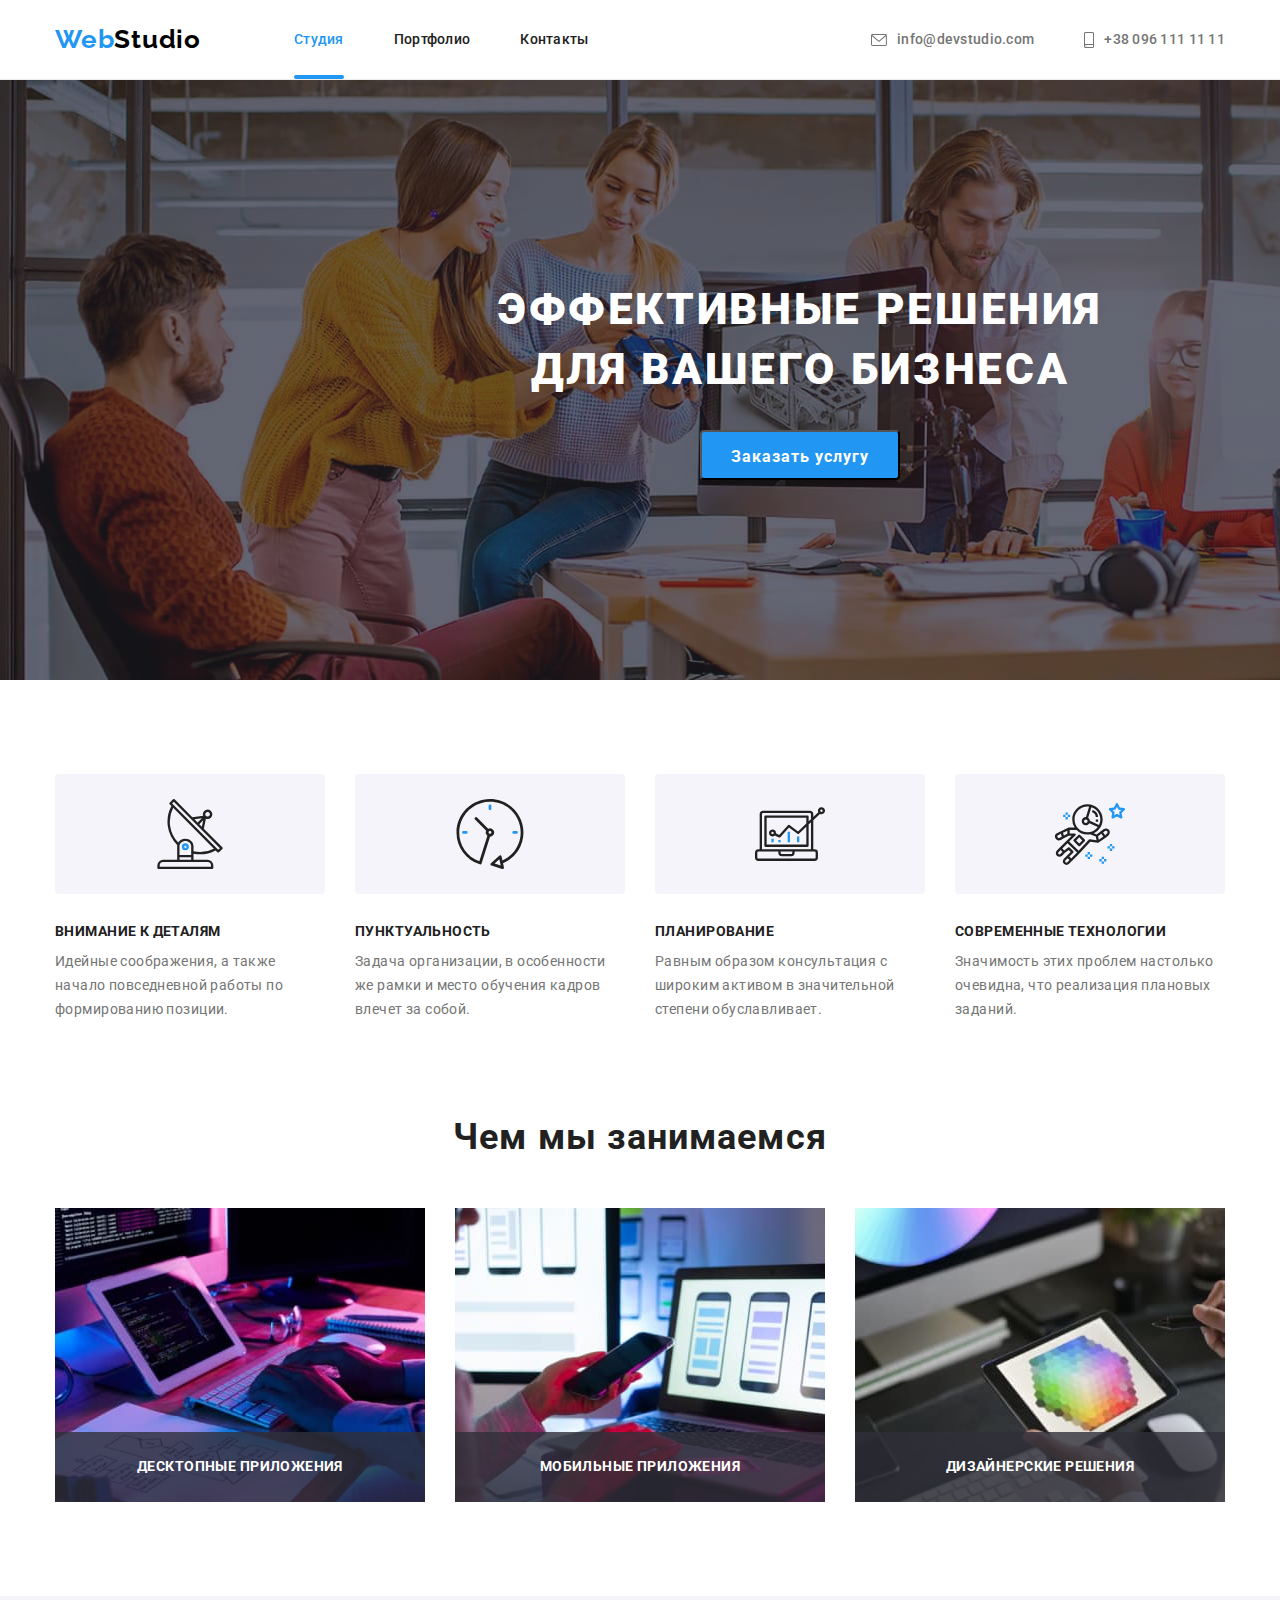
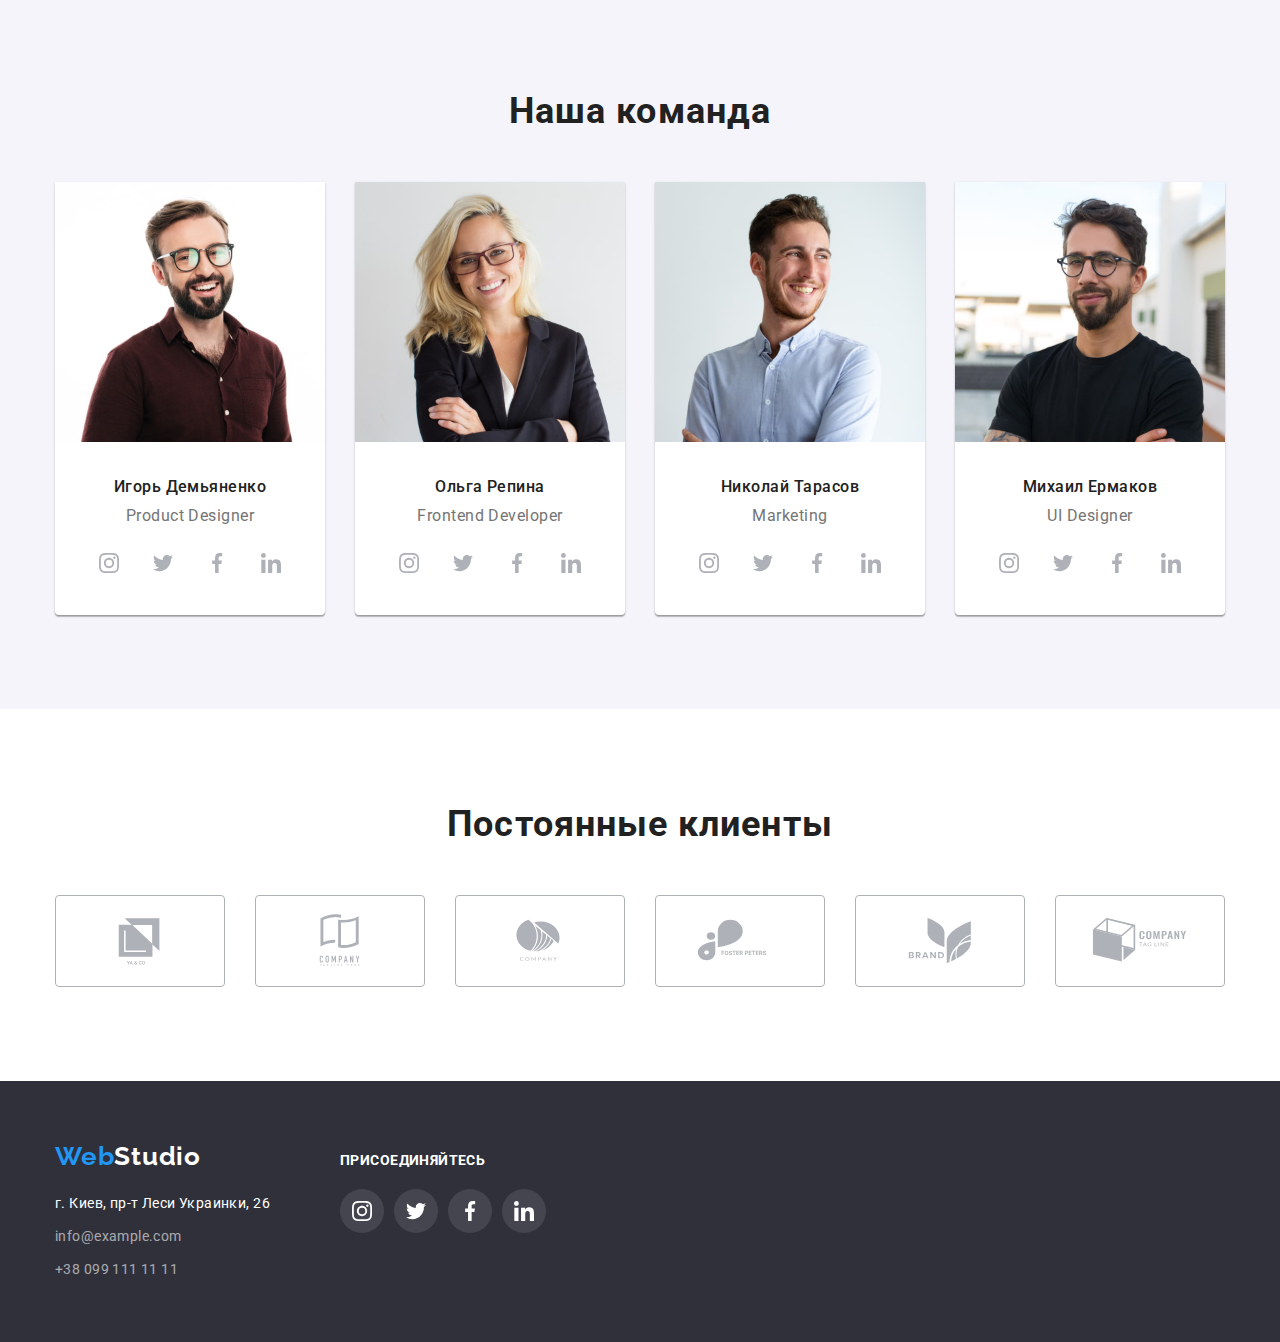
==== index.html @ f8bf84eb "Initial commit" ====
<!DOCTYPE html>
<html lang="ru">
  <head>
    <meta charset="UTF-8" />
    <meta http-equiv="X-UA-Compatible" content="IE=edge" />
    <meta name="viewport" content="width=device-width, initial-scale=1.0" />
    <title>Document</title>
    <!--Шрифты-->
    <link rel="preconnect" href="https://fonts.googleapis.com" />
    <link rel="preconnect" href="https://fonts.gstatic.com" crossorigin />
    <link
      href="https://fonts.googleapis.com/css2?family=Raleway:wght@700&family=Roboto:wght@400;500;700;900&display=swap"
      rel="stylesheet"
    />
    <link
      rel="stylesheet"
      href="https://cdnjs.cloudflare.com/ajax/libs/modern-normalize/1.1.0/modern-normalize.min.css"
    />
    <link rel="stylesheet" href="./css/styles.css" />
  </head>
  <body>
    <!-- Header -->
    <header class="header">
      <nav class="container header-nav">
        <a class="link logo" href="./index.html" lang="en"
          ><span class="logo-part">Web</span>Studio
        </a>
        <ul class="list menu">
          <li class="menu-item">
            <a class="link menu-link current" href="./index.html">Студия</a>
          </li>
          <li class="menu-item">
            <a class="link menu-link" href="./portfolio.html">Портфолио</a>
          </li>
          <li class="menu-item">
            <a class="link menu-link" href="#">Контакты</a>
          </li>
        </ul>
        <ul class="list contacts">
          <li class="contacts-list " >
            <a
              class="link contacts-list-link mail"
              href="mailto:info@devstudio.com"
              title="Отправить письмо"
                          >
              <svg class="contacts-icon mail-icon" 
              width="16"
              height="12">
                <use href="./images/svg/icons.svg#envelope"></use>
              </svg>
              info@devstudio.com</a
            >
          </li>
          <li class="contacts-list">
            <a class="link contacts-list-link tel" 
            href="tel:0961111111"
            title="Набрать номер">
              <svg class="contacts-icon phone-icon"
              width="10"
              height="16">
                <use href="./images/svg/icons.svg#smartphone"></use>
              </svg>
              +38 096 111 11 11</a
            >
          </li>
        </ul>
      </nav>
    </header>
    <main>
      <!-- HERO -->
      <section class="hero">
        <div class="overlay">
          <div class="container">
            <h1 class="hero-title">Эффективные решения для вашего бизнеса</h1>
            <button class="modal-btn" type="button" data-modal-open>Заказать услугу</button>
          </div>
        </div>
      </section>
        <!-- Modal window -->
      <div class="backdrop is-hidden" data-modal>
        <div class="modal">
          <button class="modal-btn-closed" data-modal-close>
            <svg class="btn-closed-icon" width="18" height="18">
              <use href="./images/svg/icons.svg#close-black"></use>
            </svg>
          </button>
        </div>
        
      </div>
      <!--BENEFITS-->
      <section class="section benefits">
        <div class="container">
          <h2 class="benefits-title visually-hidden">Преимущества</h2>
          <ul class="list benefits-list">
            <li class="benefits-list-detail">
              <div class="benefits-box" >
                <svg class="benefits-icon" 
                width="70"
                height="70">
                  <use href="./images/svg/icons.svg#antenna"></use>
                </svg>
              </div>
              <h3 class="benefits-head subtitle">Внимание к деталям</h3>
              <p class="benefits-text">
                Идейные соображения, а также начало повседневной работы по
                формированию позиции.
              </p>
            </li>

            <li class="benefits-list-detail">
              <div class="benefits-box">
                <svg class="benefits-icon"
                width="70"
                height="70">
                  <use href="./images/svg/icons.svg#clock"></use>
                </svg>
              </div>
              <h3 class="benefits-head subtitle">Пунктуальность</h3>
              <p class="benefits-text">
                Задача организации, в особенности же рамки и место обучения
                кадров влечет за собой.
              </p>
            </li>
            <li class="benefits-list-detail">
              <div class="benefits-box">
                <svg class="benefits-icon"
                width="70"
                height="70">
                  <use href="./images/svg/icons.svg#diagram"></use>
                </svg>
              </div>
              <h3 class="benefits-head subtitle">Планирование</h3>
              <p class="benefits-text">
                Равным образом консультация с широким активом в значительной
                степени обуславливает.
              </p>
            </li>
            <li class="benefits-list-detail">
              <div class="benefits-box">
                <svg class="benefits-icon"
                width="70"
                height="70">
                  <use href="./images/svg/icons.svg#astronaut"></use>
                </svg>
              </div>
              <h3 class="benefits-head subtitle">Современные технологии</h3>
              <p class="benefits-text">
                Значимость этих проблем настолько очевидна, что реализация
                плановых заданий.
              </p>
            </li>
          </ul>
        </div>
      </section>
      <!--ABOUT-->
      <section class="section about">
        <div class="container centered">
          <h2 class="subject about-title subtitle">Чем мы занимаемся</h2>
          <ul class="about-gallery list">
            <li class="about-gallery-item">
              <img
                class="about-gallery-img"
                src="./images/gallery/img_1.jpg"
                alt="Создание кода для сайта"
                width="370"
                height="294"
              />
              <p class="about-gallery-text">
                ДЕСКТОПНЫЕ ПРИЛОЖЕНИЯ
              </p>
            </li>
            <li class="about-gallery-item">
              <img
                class="about-gallery-img"
                src="./images/gallery/img_2.jpg"
                alt="Адаптация под мобильное утройство"
                width="370"
                height="294"
              />
              <p class="about-gallery-text">
                МОБИЛЬНЫЕ ПРИЛОЖЕНИЯ
              </p>
            </li>
            <li class="about-gallery-item">
              <img
                class="about-gallery-img"
                src="./images/gallery/img_3.jpg"
                alt="Выбор цветовой гаммы"
                width="370"
                height="294"
              />
              <p class="about-gallery-text">
                ДИЗАЙНЕРСКИЕ РЕШЕНИЯ
              </p>
            </li>
          </ul>
        </div>
      </section>

      <!-- EMPLOYEES -->
      <section class="section employees centered">
        <div class="container centered">
          <h2 class="subject subtitle">Наша команда</h2>
          <ul class="list employees-list">
            <li class="employees-list-item">
              <img
                class="employees-list-img"
                src="./images/employeese/ihor.jpg"
                alt="Наш сотрудник"
                width="270"
                height="260"
              />
              <div class="employees-box">
                <h3 class="employees-list-name subtitle">Игорь Демьяненко</h3>
                <p class="employess-list-position" lang="en">
                  Product Designer
                </p>
                <ul class="list list-icon">
                  <li class="social-link-icon">
                    <a
                      class="link social-link"
                      href="https://www.instagram.com/"
                      target="_blank"
                      rel="noopener noreferrer"
                      title="Перейти на страничку Instagram"
                    >
                      <svg class="social-icon "
                      width="20"
                      height="20"
                      >
                        <use href="./images/svg/icons.svg#instagram"></use>
                      </svg>
                    </a>
                  </li>
                  <li class="social-link-icon">
                    <a
                      class="link social-link"
                      href="https://twitter.com/"
                      target="_blank"
                      rel="noopener noreferrer"
                      title="Перейти на страничку Twitter"
                    >
                      <svg class="social-icon "
                      width="20"
                      height="20">
                        <use href="./images/svg/icons.svg#twitter"></use>
                      </svg>
                    </a>
                  </li>
                  <li class="social-link-icon">
                    <a
                      class="link social-link"
                      href="https://www.facebook.com/"
                      target="_blank"
                      rel="noopener noreferrer"
                      title="Перейти на страничку Facebook"
                    >
                      <svg class="social-icon "
                      width="20"
                      height="20">
                        <use href="./images/svg/icons.svg#facebook"></use>
                      </svg>
                    </a>
                  </li>
                  <li class="social-link-icon">
                    <a
                      class="link social-link"
                      href="https://www.linkedin.com/"
                      target="_blank"
                      rel="noopener noreferrer"
                      title="Перейти на страничку Linkedin"
                    >
                      <svg class="social-icon "
                      width="20"
                      height="20">
                        <use href="./images/svg/icons.svg#linkedin"></use>
                      </svg>
                    </a>
                  </li>
                </ul>
              </div>
              <!-- <div class="employees-list-link">
                <a href="#" class="employees-link instagram"></a>
                <a href="#" class="employees-link twitter"></a>
                <a href="#" class="employees-link facebook"></a>
                <a href="#" class="employees-link linkedin"></a>
              </div> -->
            </li>
            <li class="employees-list-item">
              <img
                class="employees-list-img"
                src="./images/employeese/olha.jpg"
                alt="Наш сотрудник"
                width="270"
                height="260"
              />
              <div class="employees-box">
                <h3 class="employees-list-name subtitle">Ольга Репина</h3>
                <p class="employess-list-position" lang="en">
                  Frontend Developer
                </p>
                <ul class="list list-icon">
                  <li class="social-link-icon">
                    <a
                      class="link social-link"
                      href="https://www.instagram.com/"
                      target="_blank"
                      rel="noopener noreferrer"
                      title="Перейти на страничку Instagram"
                    >
                      <svg class="social-icon "
                      width="20"
                      height="20"
                      >
                        <use href="./images/svg/icons.svg#instagram"></use>
                      </svg>
                    </a>
                  </li>
                  <li class="social-link-icon">
                    <a
                      class="link social-link"
                      href="https://twitter.com/"
                      target="_blank"
                      rel="noopener noreferrer"
                      title="Перейти на страничку Twitter"
                    >
                      <svg class="social-icon "
                      width="20"
                      height="20">
                        <use href="./images/svg/icons.svg#twitter"></use>
                      </svg>
                    </a>
                  </li>
                  <li class="social-link-icon">
                    <a
                      class="link social-link"
                      href="https://www.facebook.com/"
                      target="_blank"
                      rel="noopener noreferrer"
                      title="Перейти на страничку Facebook"
                    >
                      <svg class="social-icon "
                      width="20"
                      height="20">
                        <use href="./images/svg/icons.svg#facebook"></use>
                      </svg>
                    </a>
                  </li>
                  <li class="social-link-icon">
                    <a
                      class="link social-link"
                      href="https://www.linkedin.com/"
                      target="_blank"
                      rel="noopener noreferrer"
                      title="Перейти на страничку Linkedin"
                    >
                      <svg class="social-icon "
                      width="20"
                      height="20">
                        <use href="./images/svg/icons.svg#linkedin"></use>
                      </svg>
                    </a>
                  </li>
                </ul>
              </div>
            </li>
            <li class="employees-list-item">
              <img
                class="employees-list-img"
                src="./images/employeese/nikolay.jpg"
                alt="Наш сотрудник"
                width="270"
                height="260"
              />
              <div class="employees-box">
                <h3 class="employees-list-name subtitle">Николай Тарасов</h3>
                <p class="employess-list-position" lang="en">Marketing</p>
                <ul class="list list-icon">
                  <li class="social-link-icon">
                    <a
                      class="link social-link"
                      href="https://www.instagram.com/"
                      target="_blank"
                      rel="noopener noreferrer"
                      title="Перейти на страничку Instagram"
                    >
                      <svg class="social-icon "
                      width="20"
                      height="20"
                      >
                        <use href="./images/svg/icons.svg#instagram"></use>
                      </svg>
                    </a>
                  </li>
                  <li class="social-link-icon">
                    <a
                      class="link social-link"
                      href="https://twitter.com/"
                      target="_blank"
                      rel="noopener noreferrer"
                      title="Перейти на страничку Twitter"
                    >
                      <svg class="social-icon "
                      width="20"
                      height="20">
                        <use href="./images/svg/icons.svg#twitter"></use>
                      </svg>
                    </a>
                  </li>
                  <li class="social-link-icon">
                    <a
                      class="link social-link"
                      href="https://www.facebook.com/"
                      target="_blank"
                      rel="noopener noreferrer"
                      title="Перейти на страничку Facebook"
                    >
                      <svg class="social-icon "
                      width="20"
                      height="20">
                        <use href="./images/svg/icons.svg#facebook"></use>
                      </svg>
                    </a>
                  </li>
                  <li class="social-link-icon">
                    <a
                      class="link social-link"
                      href="https://www.linkedin.com/"
                      target="_blank"
                      rel="noopener noreferrer"
                      title="Перейти на страничку Linkedin"
                    >
                      <svg class="social-icon "
                      width="20"
                      height="20">
                        <use href="./images/svg/icons.svg#linkedin"></use>
                      </svg>
                    </a>
                  </li>
                </ul>
              </div>
            </li>
            <li class="employees-list-item">
              <img
                class="employees-list-img"
                src="./images/employeese/michail.jpg"
                alt="Наш сотрудник"
                width="270"
                height="260"
              />
              <div class="employees-box">
                <h3 class="employees-list-name subtitle">Михаил Ермаков</h3>
                <p class="employess-list-position" lang="en">UI Designer</p>
                <ul class="list list-icon">
                  <li class="social-link-icon">
                    <a
                      class="link social-link"
                      href="https://www.instagram.com/"
                      target="_blank"
                      rel="noopener noreferrer"
                      title="Перейти на страничку Instagram"
                    >
                      <svg class="social-icon "
                      width="20"
                      height="20"
                      >
                        <use href="./images/svg/icons.svg#instagram"></use>
                      </svg>
                    </a>
                  </li>
                  <li class="social-link-icon">
                    <a
                      class="link social-link"
                      href="https://twitter.com/"
                      target="_blank"
                      rel="noopener noreferrer"
                      title="Перейти на страничку Twitter"
                    >
                      <svg class="social-icon "
                      width="20"
                      height="20">
                        <use href="./images/svg/icons.svg#twitter"></use>
                      </svg>
                    </a>
                  </li>
                  <li class="social-link-icon">
                    <a
                      class="link social-link"
                      href="https://www.facebook.com/"
                      target="_blank"
                      rel="noopener noreferrer"
                      title="Перейти на страничку Facebook"
                    >
                      <svg class="social-icon "
                      width="20"
                      height="20">
                        <use href="./images/svg/icons.svg#facebook"></use>
                      </svg>
                    </a>
                  </li>
                  <li class="social-link-icon">
                    <a
                      class="link social-link"
                      href="https://www.linkedin.com/"
                      target="_blank"
                      rel="noopener noreferrer"
                      title="Перейти на страничку Linkedin"
                    >
                      <svg class="social-icon "
                      width="20"
                      height="20">
                        <use href="./images/svg/icons.svg#linkedin"></use>
                      </svg>
                    </a>
                  </li>
                </ul>
              </div>
            </li>
          </ul>
        </div>
      </section>
      <!-- CLIENTS -->
      <section class="section clients">
        <div class="container centered">
          <h2 class="clients-title subject subtitle"">Постоянные клиенты</h2>
          <ul class="list clients-list">
            <li class="clients-box">
              <a class="lick clients-link" href="#"
              title="Перейти на страницу">
                <svg class="clients-icon">
                  <use href="./images/svg/icons.svg#ya-co"></use>
                </svg>
              </a>
            </li>
            <li class="clients-box">
              <a class="lick clients-link" href="#"
              title="Перейти на страницу">
                <svg class="clients-icon">
                  <use href="./images/svg/icons.svg#tagline-here"></use>
                </svg>
              </a>
            </li>
            <li class="clients-box">
              <a class="lick clients-link" href="#"
              title="Перейти на страницу">
                <svg class="clients-icon">
                  <use href="./images/svg/icons.svg#company"></use>
                </svg>
              </a>
            </li>
            <li class="clients-box">
              <a class="lick clients-link" href="#"
              title="Перейти на страницу">
                <svg class="clients-icon">
                  <use href="./images/svg/icons.svg#foster-peters"></use>
                </svg>
              </a>
            </li>
            <li class="clients-box">
              <a class="lick clients-link" href="#"
              title="Перейти на страницу">
                <svg class="clients-icon">
                  <use href="./images/svg/icons.svg#brand"></use>
                </svg>
              </a>
            </li>
            <li class="clients-box">
              <a class="lick clients-link" href="#"
              title="Перейти на страницу">
                <svg class="clients-icon">
                  <use href="./images/svg/icons.svg#company-cube"></use>
                </svg>
              </a>
            </li>
            
          </ul>
        </div>
      </section>
      


    </main>
    <!-- FOOTER -->

    <footer class="footer">
      <div class="container footer-flex">

          <div class="footer-box footer-contacts">
            <a class="link logo" href="./index.html" 
            title="Перейти на главную страницу"
            lang="en">
          <span class="logo-part">Web</span>Studio</a
        >
        <address class="address">
          <ul class="list">
            <li class="address-list">
              <a
                class="link contacts-list-link contacts-footer footer-address"
                href="https://goo.gl/maps/PbqtYwgtNbgsAqmw5"
                target="_blank"
                rel="noopener noreferrer"
                title="Посмотрерь расположение на карте"
              >
                г. Киев, пр-т Леси Украинки, 26</a
              >
            </li>
            <li class="address-list">
              <a
                class="link contacts-list-link contacts-footer footer-link"
                href="mailto:info@example.com"
                title="Отправить письмо"
              >
                info@example.com</a
              >
            </li>
            <li class="address-list">
              <a
                class="link contacts-list-link contacts-footer footer-link"
                href="tel:0991111111"
                title="Набрать номер"
                >+38 099 111 11 11
              </a>
            </li>
          </ul>
        </address>
          </div>
          <div class="footer-box footer-icon-box">
            <h3 class="benefits-head footer-title">ПРИСОЕДИНЯЙТЕСЬ</h3>
            <ul class="list list-icon">
                  <li class="social-link-icon">
                    <a
                      class="link social-link"
                      href="https://www.instagram.com/"
                      target="_blank"
                      rel="noopener noreferrer"
                      title="Перейти на страничку Instagram"
                    >
                      <svg class="social-icon "
                      width="20"
                      height="20"
                      >
                        <use href="./images/svg/icons.svg#instagram"></use>
                      </svg>
                    </a>
                  </li>
                  <li class="social-link-icon">
                    <a
                      class="link social-link"
                      href="https://twitter.com/"
                      target="_blank"
                      rel="noopener noreferrer"
                      title="Перейти на страничку Twitter"
                    >
                      <svg class="social-icon "
                      width="20"
                      height="20">
                        <use href="./images/svg/icons.svg#twitter"></use>
                      </svg>
                    </a>
                  </li>
                  <li class="social-link-icon">
                    <a
                      class="link social-link"
                      href="https://www.facebook.com/"
                      target="_blank"
                      rel="noopener noreferrer"
                      title="Перейти на страничку Facebook"
                    >
                      <svg class="social-icon "
                      width="20"
                      height="20">
                        <use href="./images/svg/icons.svg#facebook"></use>
                      </svg>
                    </a>
                  </li>
                  <li class="social-link-icon">
                    <a
                      class="link social-link"
                      href="https://www.linkedin.com/"
                      target="_blank"
                      rel="noopener noreferrer"
                      title="Перейти на страничку Linkedin"
                    >
                      <svg class="social-icon "
                      width="20"
                      height="20">
                        <use href="./images/svg/icons.svg#linkedin"></use>
                      </svg>
                    </a>
                  </li>
                </ul>
          </div>
   
        
      </div>
    </footer>
    <script src="./js/modal.js"></script>
  </body>
</html>
---- css/styles.css ----
/*#region --- root ----*/
:root {
  --main-font: "Roboto", sans-serif;
  --secondary-font: "Raleway", sans-serif;

  --main-text-color-theme-dark: #ffffff;
  --main-text-color-theme-light: #212121;
  --secondary-text-color-theme-light: #757575;
  --accent-color: #2196f3;
  --btn-background-color: #188ce8;
  --accent-background-color-dark: #2f303a;
  --accent-background-color-grey: #f5f4fa;
  --color-line-header: #ececec;
  --color-line-box: #eeeeee;
  --icon-color: #afb1b8;
  --background-icon-color-dark: #ffffff1a;
  --accent-second-color: #2196f3e6;
  --modal-background-color: #00000033;
  --modal-border-btn-color: #0000001a;
  --black: #000000;
  --background-dark-transparant: #2f303acc;

  --space-between-clients: 30px;
  --amount-of-clients: 6;
  --space-between-exemples: 30px;
  --ammount-of-exemples-on-line: 3;

  --timing-function: cubic-bezier(0.4, 0, 0.2, 1);
}
/*#endregion --- root ----*/

/*#region --- Global settings ----*/
body {
  font-family: var(--main-font);
  color: var(--secondary-text-color-theme-light);
}
.container {
  width: 1200px;
  padding-left: 15px;
  padding-right: 15px;
  margin-left: auto;
  margin-right: auto;
}
.section {
  padding-top: 94px;
  padding-bottom: 94px;
}
.centered {
  text-align: center;
}
.list {
  padding: 0;
  margin: 0;
  list-style: none;
}
.link {
  text-decoration: none;
  color: inherit;
}
.subtitle {
  color: var(--main-text-color-theme-light);
}

.visually-hidden {
  position: absolute;
  width: 1px;
  height: 1px;
  margin: -1px;
  border: 0;
  padding: 0;
  white-space: nowrap;
  clip-path: inset(100%);
  clip: rect(0 0 0 0);
  overflow: hidden;
}

/*#endregion --- /Global settings ----*/

/*#region --- HEADER ----*/
.logo {
  padding: 24px 0px;
  font-family: var(--secondary-font);
  font-weight: 700;
  font-size: 26px;
  line-height: 1.2;
  letter-spacing: 0.03em;

  color: #000000;
}

span.logo-part {
  color: var(--accent-color);
}

header .logo {
  margin-right: 93px;
}

.header {
  border-bottom: 1px solid var(--color-line-header);
}

.header-nav {
  display: flex;
  align-items: center;
}

.list.menu {
  display: flex;
}

.menu .menu-item + .menu-item {
  margin-left: 50px;
}

.menu-link {
  /* display: block; */
  padding-top: 32px;
  padding-bottom: 32px;

  color: var(--main-text-color-theme-light);

  font-weight: 500;
  font-size: 14px;
  line-height: 1.14;
  letter-spacing: 0.02em;

  transition: color 250ms var(--timing-function);
}

.menu-link.current {
  color: var(--accent-color);
  position: relative;
}

.menu-link.current::after {
  content: "";
  position: absolute;
  left: 0;
  bottom: 0;
  display: inline-block;
  width: 100%;
  height: 4px;
  border-radius: 2px;
  /* bottom: 1px; */

  background-color: var(--accent-color);
}

.list.contacts {
  display: flex;
  margin-left: auto;
}

li.contacts-list + .contacts-list {
  margin-left: 50px;
}

.contacts-list-link {
  display: inline-flex;
  align-items: center;
  font-weight: 500;
  font-size: 14px;
  line-height: 1.14;
  letter-spacing: 0.02em;
  width: inherit;
  height: inherit;

  color: var(--secondary-text-color-theme-light);

  transition: color 250ms var(--timing-function);
}
.header-nav .contacts-list-link {
  display: flex;
}
.header-nav .contacts-icon {
  margin-right: 10px;
  fill: currentColor;
}

.menu-link:hover,
.menu-link:focus,
.contacts-list-link:hover,
.contacts-list-link:focus {
  color: var(--accent-color);
}

/*#endregion --- /HEADER ----*/

/*#region --- HERO ----*/
.hero {
  background: #c4c4c4;
  width: 1600px;
  height: 600px;
  margin-left: auto;
  margin-right: auto;
}

.overlay {
  max-width: 1600px;
  height: 600px;
  background-image: linear-gradient(
      to right,
      rgba(47, 48, 58, 0.4),
      rgba(47, 48, 58, 0.4)
    ),
    url(../images/header/header_main_picture.jpg);
  background-size: cover;
  background-position: center;
  background-color: var(--accent-background-color-dark);

  margin-left: auto;
  margin-right: auto;
  padding-top: 200px;
  padding-bottom: 200px;
  text-align: center;
}

.hero-title {
  margin-left: auto;
  margin-right: auto;
  max-width: 696px;
  margin-top: 0;
  margin-bottom: 30px;

  font-weight: 900;
  font-size: 44px;
  line-height: 1.36;
  letter-spacing: 0.06em;
  text-transform: uppercase;
  text-align: center;
  color: var(--main-text-color-theme-dark);
}

.modal-btn {
  width: 200px;

  height: 50px;
  border-radius: 4px;
  padding: 10px 25px;

  font-weight: 700;
  font-size: 16px;
  line-height: 1.88;
  display: inline-block;
  text-align: center;
  letter-spacing: 0.06em;
  color: var(--main-text-color-theme-dark);
  background: var(--accent-color);
  box-shadow: 0px 4px 4px rgba(0, 0, 0, 0.15);
  cursor: pointer;
  transition: background-color 250ms var(--timing-function);

  /* align-items: center; */
}

.modal-btn:hover,
.modal-btn:focus {
  background-color: var(--btn-background-color);
}

/*#endregion --- /HERO ----*/

/*#region --- MODAL WINDOW  ----*/
.backdrop {
  position: fixed;
  top: 0;
  left: 0;
  z-index: 10;
  width: 100%;
  height: 100%;
  /* opacity: 1;
  visibility: visible; */
  background-color: var(--modal-background-color);
  transition: opacity 250ms var(--timing-function),
    visibility 250ms var(--timing-function);
}

.backdrop.is-hidden {
  opacity: 0;
  pointer-events: none;
  visibility: hidden;
}

.modal {
  position: absolute;
  top: 50%;
  left: 50%;
  transform: translate(-50%, -50%) scale(1);

  min-width: 528px;
  min-height: 581px;
  border-radius: 4px;

  background-color: var(--main-text-color-theme-dark);

  transition: transform 250ms var(--timing-function);
}
.backdrop.is-hidden .modal {
  transform: translate(-50%, -50%) scale(0.8);
}

.modal-btn-closed {
  position: absolute;
  top: 8px;
  right: 8px;
  display: flex;
  align-items: center;

  display: flex;
  align-items: center;
  justify-content: center;
  width: 30px;
  height: 30px;
  border-radius: 50%;
  padding: 0;

  background-color: inherit;
  border: 1px solid var(--modal-border-btn-color);
  color: var(--black);
  cursor: pointer;

  transition: color 250ms var(--timing-function);
}

.btn-closed-icon {
  fill: currentColor;
}

.modal-btn-closed:hover,
.modal-btn-closed:focus {
  color: var(--accent-color);
}
/*#endregion --- /MODAL WINDOW  ----*/

/*#region --- BENEFITS  ----*/
.benefits-list {
  display: flex;
  justify-content: space-between;
}

.benefits-list-detail {
  width: calc((100% - 90px) / 4);
}

.benefits-list-detail:not(:last-child) {
  margin-right: 30px;
}
.benefits-box {
  display: flex;
  height: 120px;
  margin-bottom: 30px;
  border-radius: 4px;
  align-items: center;
  justify-content: center;
  background-color: var(--accent-background-color-grey);
}

.benefits-head {
  margin-top: 0;
  margin-bottom: 10px;

  font-weight: 700;
  font-size: 14px;
  line-height: 1.14;
  letter-spacing: 0.03em;
  text-transform: uppercase;
}

.benefits-text {
  margin-top: 0;
  margin-bottom: 0;

  font-size: 14px;
  line-height: 1.71;
  letter-spacing: 0.03em;
}
/*#endregion --- /BENEFITS  ----*/

/*#region --- ABOUT ----*/
.section.about {
  padding-top: 0;
}

.subject {
  margin-top: 0;
  margin-bottom: 50px;

  font-weight: 700;
  font-size: 36px;
  line-height: 1.17;
  letter-spacing: 0.03em;
}

.about-gallery {
  display: flex;
}

.about-gallery-item {
  position: relative;
  width: calc((100% - 60px) / 3);
}

.about-gallery-item:not(:last-child) {
  margin-right: 30px;
}

.about-gallery-img {
  display: block;
}

.about-gallery-text {
  position: absolute;
  bottom: 0;
  left: 0;
  width: 100%;

  display: block;
  padding: 27px 40px;
  margin: 0;
  background-color: var(--background-dark-transparant);

  font-weight: 700;
  font-size: 14px;
  line-height: 1.14;
  text-align: center;
  letter-spacing: 0.03em;
  text-transform: uppercase;

  color: var(--main-text-color-theme-dark);
}
/*#endregion --- /ABOUT  ----*/

/*#region --- EMPLOYEES ----*/
.employees {
  background-color: var(--accent-background-color-grey);
}

.employees-list {
  display: flex;
}

.employees-list-item {
  width: calc((100% - 90px) / 4);
  padding-bottom: 30px;
  background-color: var(--main-text-color-theme-dark);
  box-shadow: 0px 1px 3px rgba(0, 0, 0, 0.12), 0px 1px 1px rgba(0, 0, 0, 0.14),
    0px 2px 1px rgba(0, 0, 0, 0.2);
  border-radius: 0px 0px 4px 4px;
}

.employees-list-item:not(:last-child) {
  margin-right: 30px;
}

.employees-list-img {
  margin-bottom: 30px;
}

.employees-list-name {
  margin-top: 0;
  margin-bottom: 10px;

  font-weight: 500;
  font-size: 16px;
  line-height: 1.19;
  letter-spacing: 0.03em;
}

.employess-list-position {
  margin-top: 0;
  margin-bottom: 16px;

  font-size: 16px;
  line-height: 1.19;
  letter-spacing: 0.03em;
}
.list-icon {
  display: flex;
  width: 206px;
  height: 44px;
  margin-left: auto;
  margin-right: auto;
  color: var(--icon-color);
  justify-content: space-between;
}

.social-link-icon {
  width: 44px;
  height: 44px;
}

.social-link {
  display: flex;
  width: 100%;
  height: 100%;
  border-radius: 50%;
  align-items: center;
  transition: color 250ms var(--timing-function),
    background-color 250ms var(--timing-function);
}

.social-icon {
  fill: currentColor;
  margin-left: auto;
  margin-right: auto;
}

.social-link:hover,
.social-link:focus {
  color: var(--main-text-color-theme-dark);
  background-color: var(--accent-color);
}

/*#endregion --- /EMPLOYEES  ----*/

/*#region --- CLIENTS  ----*/
.clients-list {
  display: flex;
}

.clients-box {
  flex-basis: calc(
    (100% - ((var(--amount-of-clients) - 1) * var(--space-between-clients))) /
      var(--amount-of-clients)
  );
}
.clients-box:not(:last-child) {
  margin-right: var(--space-between-clients);
}
.clients-link {
  display: flex;
  /* width: 170px; */
  /* flex-basis: calc((100% - 150px) / 6); */
  height: 92px;
  border: 1px solid var(--icon-color);
  border-radius: 4px;
  align-items: center;
  color: var(--icon-color);

  transition: color 250ms var(--timing-function),
    border-color 250ms var(--timing-function);
}
.clients-icon {
  width: 106px;
  height: 60px;
  margin-left: auto;
  margin-right: auto;
  fill: currentColor;
}
.clients-link:hover,
.clients-link:focus {
  color: var(--accent-color);
  border-color: var(--accent-color);
}
/*#endregion --- /CLIENTS  ----*/

/*#region --- FOOTER ----*/
.footer {
  padding-top: 60px;
  padding-bottom: 60px;
  background-color: var(--accent-background-color-dark);
}
.footer-flex {
  display: flex;
  align-items: baseline;
}
.footer-box:first-child {
  margin-right: 70px;
}
footer .logo {
  margin-bottom: 20px;
}

.address {
  font-style: inherit;
}

.contacts-footer {
  font-weight: 400;
  font-size: 14px;
  line-height: 1.71;
  letter-spacing: 0.03em;
}

footer .logo,
.footer-address,
.footer-address:hover,
.footer-address:focus {
  color: var(--main-text-color-theme-dark);
}

.address {
  margin-top: 20px;
}

.footer-address {
  cursor: pointer;
}

.address-list:not(:first-child) {
  margin-top: 9px;
}

.footer-link {
  color: rgba(255, 255, 255, 0.6);
}
.footer-title {
  margin-bottom: 20px;
  color: var(--main-text-color-theme-dark);
}
.footer-box > .list-icon {
  color: var(--main-text-color-theme-dark);
}
footer .social-link {
  background-color: var(--background-icon-color-dark);
}

/*#endregion --- /FOOTER  ----*/

/* +++++++++++++++++++++++++++
PAGE 2. PAGE 2. ---------------PORTFOLIO----------------- PAGE 2. PAGE 2
++++++++++++++++++++++++++++++*/

/*#region ---  BUTTONS ----*/
.button-list {
  display: flex;
  justify-content: center;
  margin-bottom: 50px;
}

.button-item + .button-item {
  margin-left: 8px;
}

.button-pic {
  min-width: 73px;
  height: 38px;
  border-radius: 4px;
  border: none;
  padding: 6px 22px;

  color: var(--main-text-color-theme-light);
  background-color: var(--accent-background-color-grey);

  font-weight: 500;
  font-size: 16px;
  line-height: 1.63;
  text-align: center;
  letter-spacing: 0.03em;

  cursor: pointer;

  transition: color 250ms var(--timing-function),
    background-color 250ms var(--timing-function),
    box-shadow 250ms var(--timing-function);
}

.button-pic:hover,
.button-pic:focus,
.button-pic.current {
  background-color: var(--accent-color);
  color: var(--main-text-color-theme-dark);
  box-shadow: 0px 3px 1px rgba(0, 0, 0, 0.1), 0px 1px 2px rgba(0, 0, 0, 0.08),
    0px 2px 2px rgba(0, 0, 0, 0.12);
}
/*#endregion --- /BUTTONS  ----*/

/*#region ---  examples ----*/
.examples-list {
  display: flex;
  flex-wrap: wrap;
}

.examples-list-item {
  flex-basis: calc(
    (
        100% -
          (
            (var(--ammount-of-exemples-on-line) - 1) *
              var(--space-between-exemples)
          )
      ) / var(--ammount-of-exemples-on-line)
  );
  position: relative;
}

.examples-list-item:not(:nth-child(3n)) {
  margin-right: var(--space-between-exemples);
}

.examples-list-item:not(:nth-last-child(-n + 3)) {
  margin-bottom: var(--space-between-exemples);
}

.examples-link {
  display: block;
  transition: box-shadow 250ms var(--timing-function);
}

.examples-link:hover,
.examples-link:focus {
  box-shadow: 0px 1px 1px rgba(0, 0, 0, 0.12), 0px 4px 4px rgba(0, 0, 0, 0.06),
    1px 4px 6px rgba(0, 0, 0, 0.16);
}

.examples-list-img,
.examples-list-position {
  margin-top: 0;
  margin-bottom: 0;
}

.examples-list-img {
  display: block;
}

.examples-two-layer {
  position: relative;
  overflow: hidden;
}

.exemples-second-layer-text {
  content: "";
  position: absolute;
  top: 0;
  left: 0;
  width: 100%;
  height: 100%;

  display: flex;
  align-items: center;
  background-color: var(--accent-second-color);
  opacity: 0;
  margin: 0;
  padding-left: 24px;
  padding-right: 24px;

  font-weight: 400;
  font-size: 18px;
  line-height: 1.55;
  letter-spacing: 0.03em;
  color: var(--main-text-color-theme-dark);

  transform: translateY(100%);
  transition: transform 250ms var(--timing-function),
    opacity 250ms var(--timing-function);
}

.examples-link:hover .exemples-second-layer-text,
.examples-link:focus .exemples-second-layer-text {
  opacity: 1;
  transform: translateY(0);
}

.examples-box {
  padding-top: 20px;
  padding-bottom: 20px;
  padding-left: 24px;
  border-left: 1px solid var(--color-line-box);
  border-bottom: 1px solid var(--color-line-box);
  border-right: 1px solid var(--color-line-box);
}

.examples-list-name {
  font-weight: 700;
  font-size: 18px;
  line-height: 2;
  letter-spacing: 0.06em;
  margin-top: 0;
  margin-bottom: 4px;
}

.examples-list-position {
  font-size: 16px;
  line-height: 1.88;
  letter-spacing: 0.03em;
}
/*#endregion --- /examples  ----*/

/* ^ ^ ^ ^ ^ ^ ^ ^ ^ ^ ^ ^ ^ ^ ^ ^ ^ ^ ^ ^ ^ ^ ^ ^ ^ ^ ^ ^ ^ ^ ^ ^ */

/*#region ---   ----*/

/*#endregion --- /  ----*/
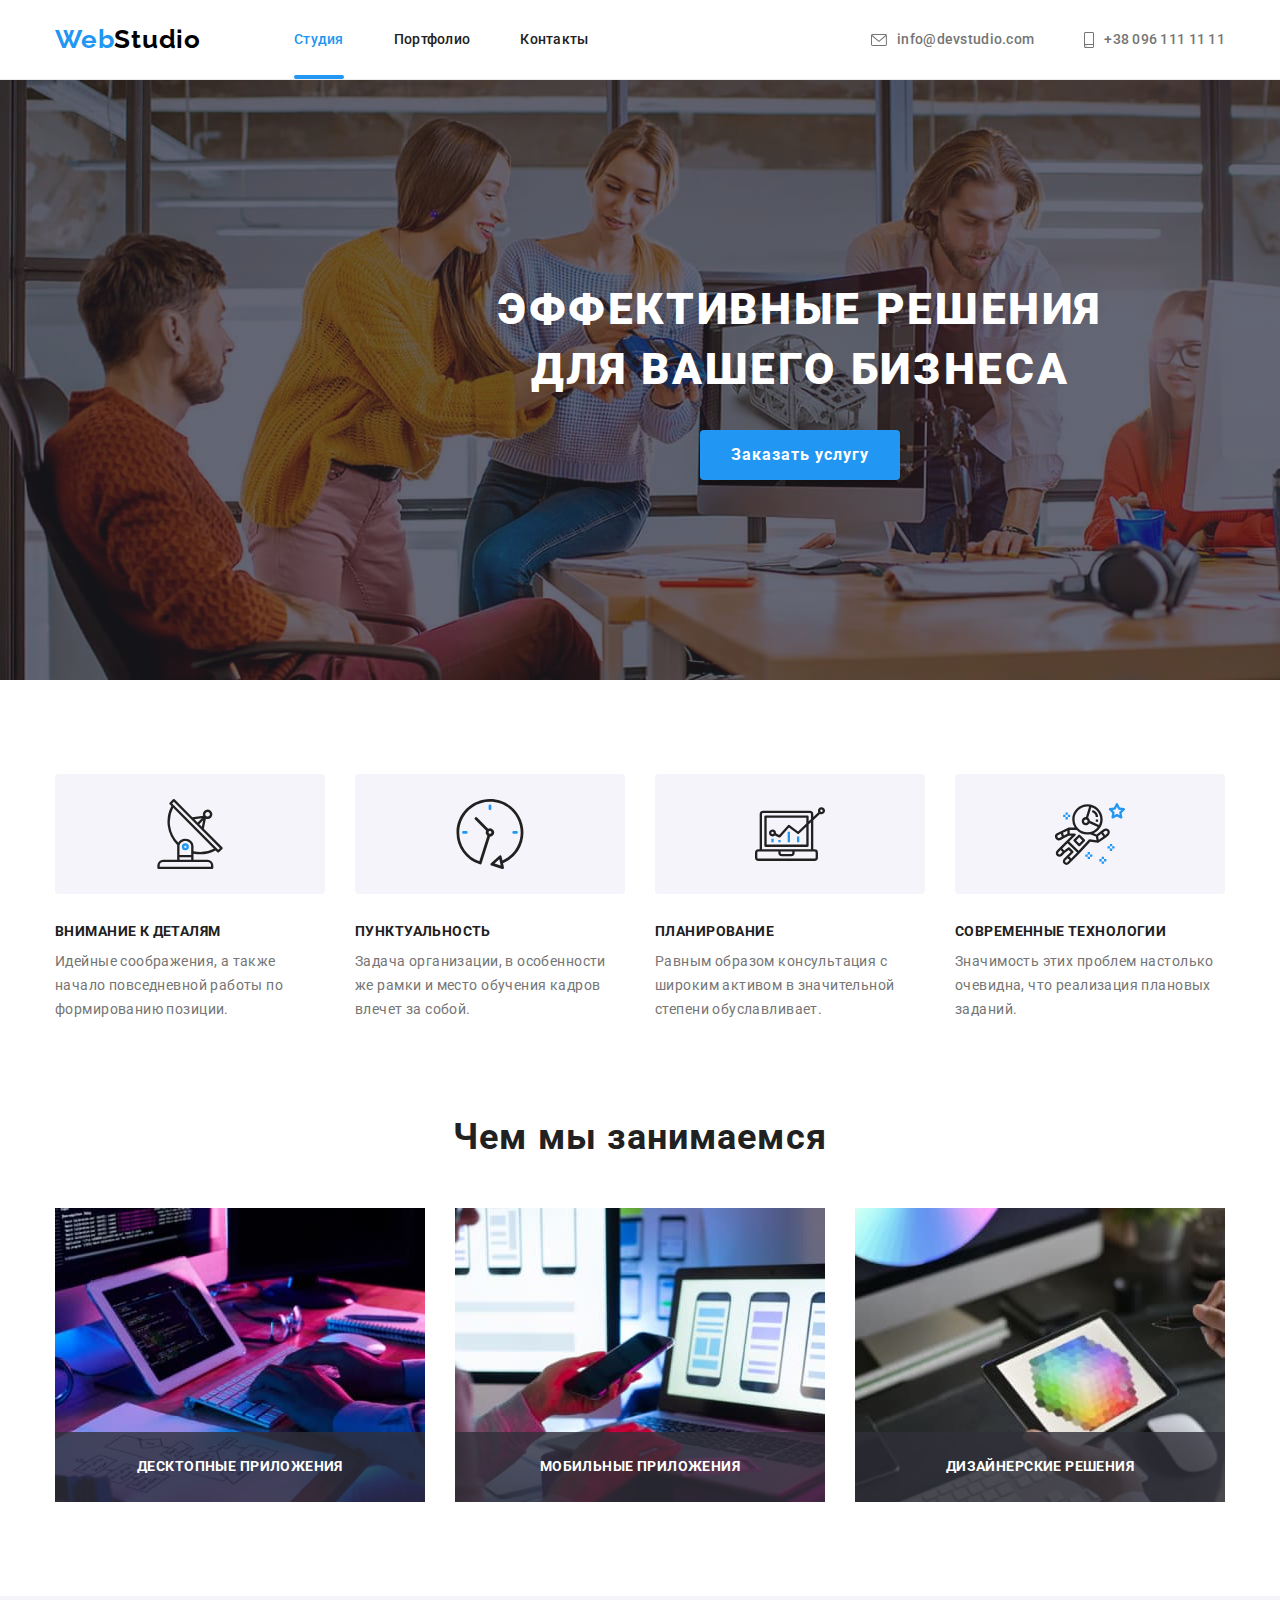
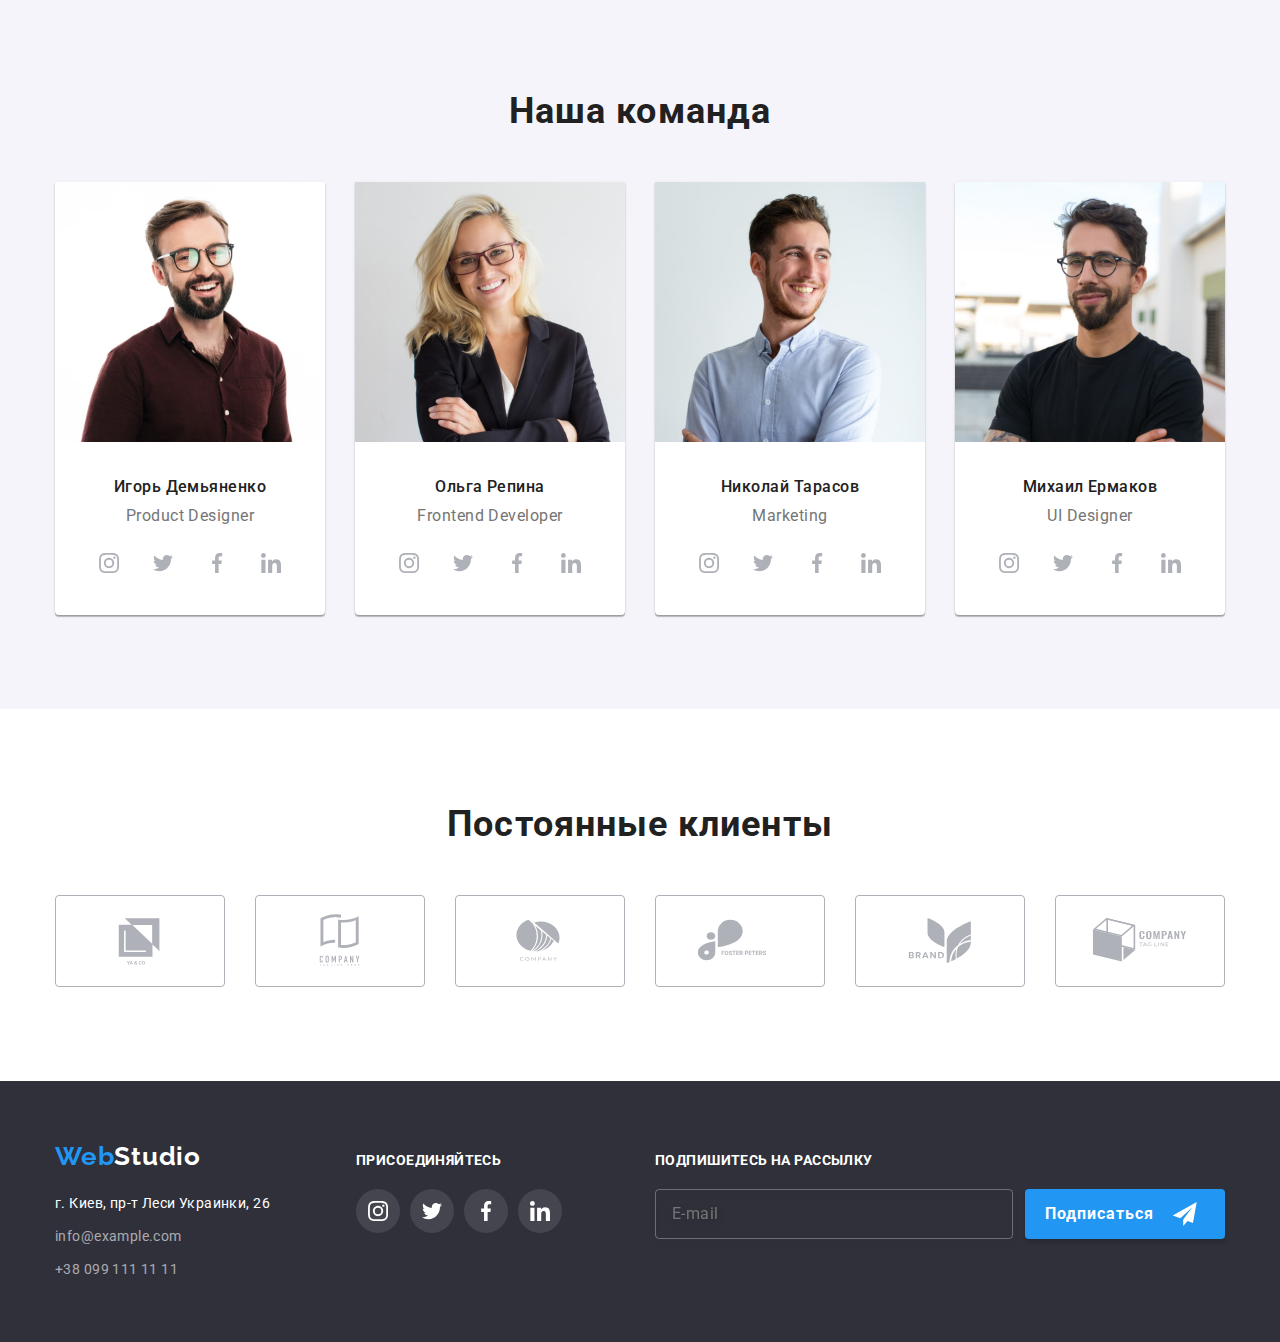
==== commit d27b228a: "new" ====
--- a/index.html
+++ b/index.html
@@ -84,6 +84,70 @@
               <use href="./images/svg/icons.svg#close-black"></use>
             </svg>
           </button>
+
+          <form class="form js-speaker-form" autocomplete="on">
+            <b class="modal-action">Оставьте свои данные, мы вам перезвоним</b>
+
+            <div class="form-box">
+              <label class="form-label">
+                <span class="form-label-span">Имя</span>
+                <input class="form-input" type="text" name="user-name">
+                <svg class="form-icon"
+                width="18"
+                height="18">
+                <use href="./images/svg/icons.svg#name"></use>
+                </svg>
+               </label>
+
+                <label class="form-label">
+                  <span class="form-label-span">Телефон</span>
+                  <input class="form-input" type="tel" name="user-name">
+                  <svg class="form-icon"
+                    width="18"
+                    height="18">
+                    <use href="./images/svg/icons.svg#phone"></use>
+                  </svg>
+                </label>
+
+                <label class="form-label">
+                  <span class="form-label-span">Почта</span>
+                  <input class="form-input" type="email" name="user-name">
+                  <svg class="form-icon"
+                    width="18"
+                    height="18">
+                    <use href="./images/svg/icons.svg#email"></use>
+                  </svg>
+                </label>
+
+                <label class="form-label">
+                  <span class="form-label-span">Комментарий</span>
+                  <textarea class="form-input" name="comment" rows="10" placeholder="Введите текст"></textarea>
+                </label>
+                </div>
+
+                <div class="form-agreement">
+                  <label class="label-checkbox">
+                    <input class="input-checkbox visually-hidden" type="checkbox" name="topic" >
+                    <span class="agreement-box">
+                      <svg class="agreement-box-icon"
+                        width="16"
+                        height="15">
+                        <use href="./images/svg/icons.svg#check"></use>
+                      </svg>
+                    </span>
+                    <span class="form-agreement-text">
+                      Соглашаюсь с рассылкой и принимаю
+                    <a class="form-agreement-link" href="#">
+                      Условия договора
+                    </a>
+                    </span>
+                  </label>
+                  
+              
+            </div>
+            <button class="modal-btn modal-btm-submit" type="submit">Отправить</button>
+          </form>
+          
         </div>
         
       </div>
@@ -279,12 +343,7 @@
                   </li>
                 </ul>
               </div>
-              <!-- <div class="employees-list-link">
-                <a href="#" class="employees-link instagram"></a>
-                <a href="#" class="employees-link twitter"></a>
-                <a href="#" class="employees-link facebook"></a>
-                <a href="#" class="employees-link linkedin"></a>
-              </div> -->
+              
             </li>
             <li class="employees-list-item">
               <img
@@ -690,6 +749,22 @@
                   </li>
                 </ul>
           </div>
+          <div class="footer-box footer-action">
+            <b class="benefits-head footer-title">Подпишитесь на рассылку</b>
+            <form class="footer-box-action" autocomplete="on">
+                <label class="footer-label-email" lang="en">
+                  <input class="footer-input-email" type="email" name="mail" placeholder="E-mail"/>
+                </label>
+                
+              <button class="modal-btn footer-bnt-action" type="submit">Подписаться
+                <svg class="btn-telegram"
+                width="24"
+                height="24">
+                  <use href="./images/svg/icons.svg#telegram"></use>
+                </svg>
+              </button>
+            </form>
+          </div>
    
         
       </div>
--- a/css/styles.css
+++ b/css/styles.css
@@ -19,6 +19,8 @@
   --modal-border-btn-color: #0000001a;
   --black: #000000;
   --background-dark-transparant: #2f303acc;
+  --border-color-grey: #21212133;
+  --color-text-grey: #ffffff99;
 
   --space-between-clients: 30px;
   --amount-of-clients: 6;
@@ -234,15 +236,21 @@
 
 .modal-btn {
   width: 200px;
-
   height: 50px;
+  margin-left: auto;
+  margin-right: auto;
   border-radius: 4px;
-  padding: 10px 25px;
+  padding: 10px 20px;
+  border: none;
+
+  display: flex;
+  align-items: center;
+  justify-content: center;
 
   font-weight: 700;
   font-size: 16px;
   line-height: 1.88;
-  display: inline-block;
+
   text-align: center;
   letter-spacing: 0.06em;
   color: var(--main-text-color-theme-dark);
@@ -288,9 +296,9 @@
   left: 50%;
   transform: translate(-50%, -50%) scale(1);
 
-  min-width: 528px;
-  min-height: 581px;
+  width: 528px;
   border-radius: 4px;
+  padding: 40px;
 
   background-color: var(--main-text-color-theme-dark);
 
@@ -330,6 +338,140 @@
 .modal-btn-closed:hover,
 .modal-btn-closed:focus {
   color: var(--accent-color);
+}
+
+.modal-action {
+  display: block;
+  margin-bottom: 12px;
+  font-weight: 700;
+  font-size: 20px;
+  line-height: 1.15;
+  text-align: center;
+  letter-spacing: 0.03em;
+
+  color: var(--main-text-color-theme-light);
+}
+.form-box {
+  display: flex;
+  flex-direction: column;
+}
+
+.form-label {
+  position: relative;
+  display: flex;
+  flex-direction: column;
+  /* margin-bottom: 20px; */
+  color: var(--main-text-color-theme-light);
+}
+
+.form-label:not(:last-child) {
+  margin-bottom: 10px;
+}
+
+.form-label-span {
+  font-weight: 400;
+  font-size: 12px;
+  line-height: 1.17;
+  letter-spacing: 0.01em;
+
+  color: var(--secondary-text-color-theme-light);
+}
+
+.form-input {
+  display: block;
+  width: 100%;
+  height: 40px;
+  margin-top: 4px;
+  padding-left: 42px;
+  border-radius: 4px;
+  border: 1px solid var(--border-color-grey);
+  outline: transparent;
+
+  transition: border-color 250ms var(--timing-function);
+}
+
+.form-icon {
+  position: absolute;
+  left: 12px;
+  bottom: 11px;
+  fill: currentColor;
+
+  transition: fill 250ms var(--timing-function);
+}
+
+.form-input:focus,
+.form-input:hover {
+  border-color: var(--accent-color);
+  cursor: pointer;
+}
+
+.form-label:focus-within > .form-icon {
+  fill: var(--accent-color);
+}
+
+textarea.form-input {
+  width: 448px;
+  height: 120px;
+  padding: 12px 16px;
+  resize: none;
+}
+
+.label-checkbox {
+  display: flex;
+  align-items: center;
+  justify-content: space-evenly;
+  margin-top: 20px;
+  margin-bottom: 30px;
+}
+
+.input-checkbox:checked + .agreement-box {
+  background-color: var(--accent-color);
+  border: 2px solid var(--accent-color);
+}
+
+.input-checkbox:hover + .agreement-box,
+.input-checkbox:focus + .agreement-box {
+  border: 2px solid var(--accent-color);
+}
+
+.agreement-box {
+  display: inline-block;
+  width: 16px;
+  height: 15px;
+  color: var(--main-text-color-theme-dark);
+  border: 2px solid var(--main-text-color-theme-light);
+  display: flex;
+  align-items: center;
+  justify-content: center;
+  border-radius: 3px;
+  cursor: pointer;
+
+  transition: border-color 250ms var(--timing-function),
+    background-color 250ms var(--timing-function);
+}
+
+.agreement-box-icon {
+  fill: currentColor;
+}
+
+.form-agreement-text {
+  margin: 0;
+  font-weight: 400;
+  font-size: 14px;
+  line-height: 1.71;
+  letter-spacing: 0.03em;
+
+  color: var(--secondary-text-color-theme-light);
+}
+
+.form-agreement-link {
+  text-decoration-line: underline;
+  color: var(--accent-color);
+}
+
+.modal-btm-submit {
+  margin-left: auto;
+  margin-right: auto;
 }
 /*#endregion --- /MODAL WINDOW  ----*/
 
@@ -564,9 +706,14 @@
 .footer-flex {
   display: flex;
   align-items: baseline;
+  /* justify-content: space-between; */
 }
 .footer-box:first-child {
+  width: 231px;
   margin-right: 70px;
+}
+.footer-box:nth-child(2) {
+  margin-right: 93px;
 }
 footer .logo {
   margin-bottom: 20px;
@@ -608,6 +755,7 @@
 .footer-title {
   margin-bottom: 20px;
   color: var(--main-text-color-theme-dark);
+  display: block;
 }
 .footer-box > .list-icon {
   color: var(--main-text-color-theme-dark);
@@ -616,6 +764,53 @@
   background-color: var(--background-icon-color-dark);
 }
 
+.footer-action {
+  flex-grow: 1;
+}
+
+.footer-box-action {
+  display: flex;
+  justify-content: space-between;
+}
+
+.footer-label-email {
+  display: inline-block;
+  flex-grow: 1;
+}
+
+.footer-input-email {
+  width: 100%;
+  height: 50px;
+  padding-top: 15px;
+  padding-bottom: 15px;
+  padding-left: 16px;
+  border: 1px solid rgba(255, 255, 255, 0.3);
+  filter: drop-shadow(0px 4px 4px rgba(0, 0, 0, 0.15));
+  border-radius: 4px;
+  background-color: inherit;
+  outline: transparent;
+  font-weight: 400;
+  font-size: 16px;
+  line-height: 20px;
+  letter-spacing: 0.03em;
+
+  color: var(--color-text-grey);
+
+  transition: border-color 250ms var(--timing-function);
+}
+.footer-input-email:hover,
+.footer-input-email:focus {
+  border-color: var(--main-text-color-theme-dark);
+}
+.footer-bnt-action {
+  margin-left: 12px;
+}
+
+.btn-telegram {
+  width: 200px;
+  margin-left: 10px;
+  fill: currentColor;
+}
 /*#endregion --- /FOOTER  ----*/
 
 /* +++++++++++++++++++++++++++
